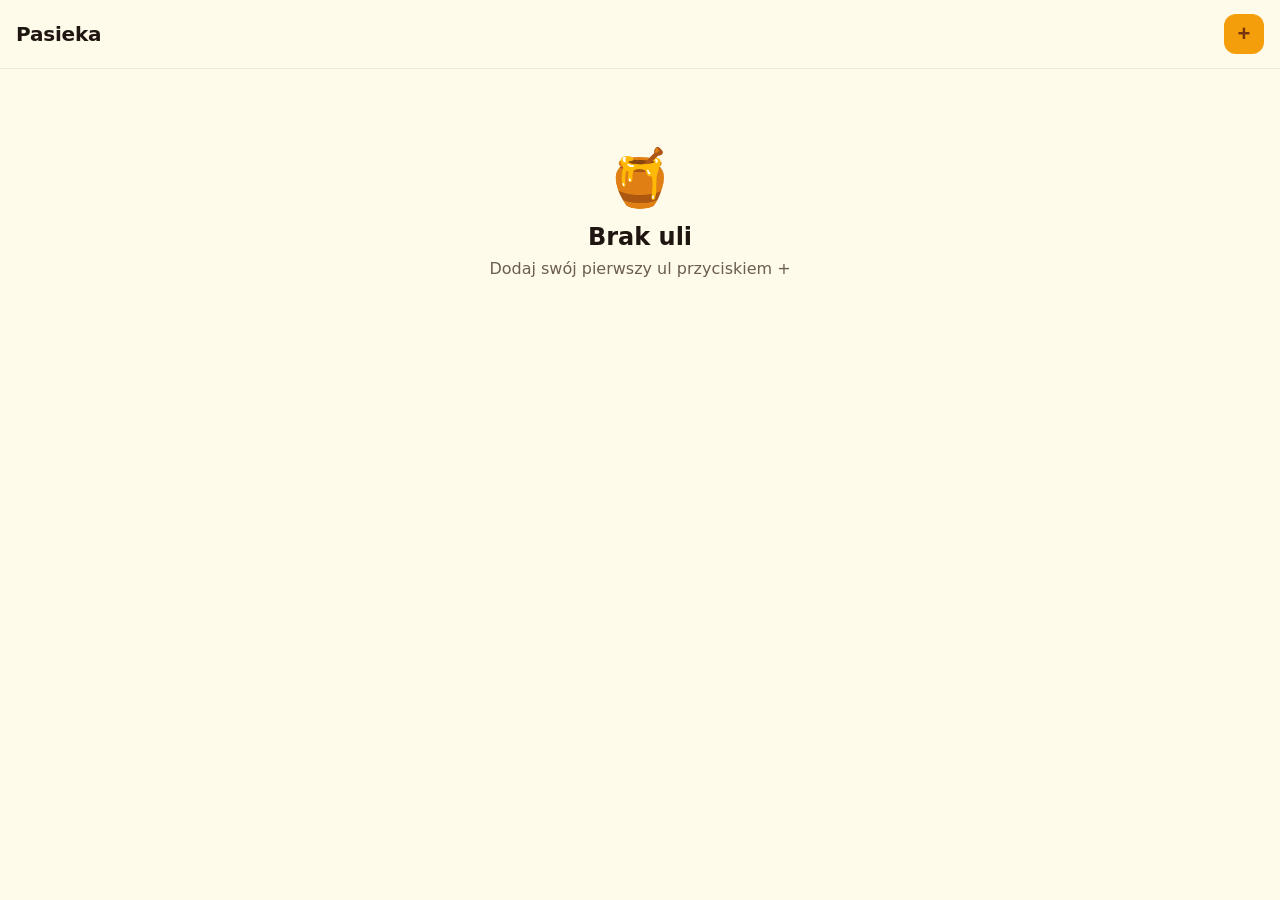
==== index.html @ 2d374064 "Dodaj Dziennik Pasieki - mobilna aplikacja dla pszczelarza Statyczna apka (HTML/CSS/JS) z localStora" ====
<!DOCTYPE html>
<html lang="pl">
<head>
<meta charset="UTF-8">
<meta name="viewport" content="width=device-width, initial-scale=1.0, viewport-fit=cover">
<meta name="theme-color" content="#f59e0b">
<title>Dziennik Pasieki</title>
<link rel="stylesheet" href="style.css">
</head>
<body>
<header class="topbar">
  <button id="backBtn" class="icon-btn hidden" aria-label="Wróć">←</button>
  <h1 id="title">Pasieka</h1>
  <button id="addBtn" class="icon-btn primary" aria-label="Dodaj">+</button>
</header>

<main id="app"></main>

<template id="hiveCardTpl">
  <article class="card hive-card">
    <div class="card-main">
      <div class="card-emoji">🐝</div>
      <div class="card-body">
        <h3 class="card-title"></h3>
        <p class="card-sub"></p>
      </div>
      <div class="card-meta"></div>
    </div>
  </article>
</template>

<template id="emptyTpl">
  <div class="empty">
    <div class="empty-emoji">🍯</div>
    <h2></h2>
    <p></p>
  </div>
</template>

<dialog id="modal">
  <form id="modalForm" method="dialog">
    <h2 id="modalTitle"></h2>
    <div id="modalFields"></div>
    <div class="modal-actions">
      <button type="button" id="modalCancel" class="btn ghost">Anuluj</button>
      <button type="submit" class="btn primary">Zapisz</button>
    </div>
  </form>
</dialog>

<script src="app.js"></script>
</body>
</html>
---- style.css ----
:root {
  --bg: #fffbeb;
  --bg-elev: #ffffff;
  --ink: #1f1611;
  --ink-soft: #6b5d4f;
  --accent: #f59e0b;
  --accent-ink: #78350f;
  --accent-soft: #fef3c7;
  --border: #f3e8d2;
  --danger: #dc2626;
  --good: #16a34a;
  --warn: #ea580c;
  --shadow: 0 1px 2px rgba(120, 53, 15, 0.06), 0 4px 12px rgba(120, 53, 15, 0.05);
}

@media (prefers-color-scheme: dark) {
  :root {
    --bg: #1a1410;
    --bg-elev: #251c15;
    --ink: #f5ede0;
    --ink-soft: #b8a88f;
    --accent: #fbbf24;
    --accent-ink: #fde68a;
    --accent-soft: #3a2a14;
    --border: #3a2d1f;
    --shadow: 0 1px 2px rgba(0,0,0,.3), 0 4px 12px rgba(0,0,0,.25);
  }
}

* { box-sizing: border-box; }
html, body { margin: 0; padding: 0; }
body {
  font-family: -apple-system, BlinkMacSystemFont, "Segoe UI", system-ui, sans-serif;
  background: var(--bg);
  color: var(--ink);
  min-height: 100vh;
  min-height: 100dvh;
  -webkit-font-smoothing: antialiased;
  padding-bottom: env(safe-area-inset-bottom);
}

.topbar {
  position: sticky;
  top: 0;
  z-index: 10;
  display: flex;
  align-items: center;
  gap: 12px;
  padding: 14px 16px;
  padding-top: calc(14px + env(safe-area-inset-top));
  background: var(--bg);
  border-bottom: 1px solid var(--border);
}
.topbar h1 {
  flex: 1;
  margin: 0;
  font-size: 20px;
  font-weight: 700;
  letter-spacing: -0.01em;
}

.icon-btn {
  width: 40px;
  height: 40px;
  border-radius: 12px;
  border: 1px solid var(--border);
  background: var(--bg-elev);
  color: var(--ink);
  font-size: 22px;
  font-weight: 600;
  cursor: pointer;
  display: grid;
  place-items: center;
  transition: transform .1s, background .15s;
}
.icon-btn:active { transform: scale(0.94); }
.icon-btn.primary {
  background: var(--accent);
  color: var(--accent-ink);
  border-color: transparent;
}
.icon-btn.hidden { display: none; }

#app {
  max-width: 720px;
  margin: 0 auto;
  padding: 16px;
  display: flex;
  flex-direction: column;
  gap: 12px;
}

.card {
  background: var(--bg-elev);
  border: 1px solid var(--border);
  border-radius: 16px;
  padding: 16px;
  box-shadow: var(--shadow);
  cursor: pointer;
  transition: transform .1s;
}
.card:active { transform: scale(0.99); }

.card-main {
  display: flex;
  align-items: center;
  gap: 14px;
}
.card-emoji {
  font-size: 32px;
  width: 52px;
  height: 52px;
  background: var(--accent-soft);
  border-radius: 14px;
  display: grid;
  place-items: center;
  flex-shrink: 0;
}
.card-body { flex: 1; min-width: 0; }
.card-title {
  margin: 0 0 4px;
  font-size: 17px;
  font-weight: 600;
}
.card-sub {
  margin: 0;
  color: var(--ink-soft);
  font-size: 14px;
  white-space: nowrap;
  overflow: hidden;
  text-overflow: ellipsis;
}
.card-meta {
  font-size: 13px;
  color: var(--ink-soft);
  text-align: right;
  flex-shrink: 0;
}
.card-meta strong {
  display: block;
  color: var(--ink);
  font-size: 18px;
}

.empty {
  text-align: center;
  padding: 60px 20px;
  color: var(--ink-soft);
}
.empty-emoji { font-size: 56px; margin-bottom: 12px; }
.empty h2 { margin: 0 0 8px; color: var(--ink); }
.empty p { margin: 0; }

.section-title {
  font-size: 13px;
  text-transform: uppercase;
  letter-spacing: 0.05em;
  color: var(--ink-soft);
  margin: 8px 4px 0;
  font-weight: 600;
}

.detail-header {
  background: var(--accent-soft);
  border-radius: 20px;
  padding: 24px 20px;
  text-align: center;
}
.detail-header .emoji { font-size: 48px; }
.detail-header h2 {
  margin: 8px 0 4px;
  font-size: 24px;
  letter-spacing: -0.01em;
}
.detail-header p {
  margin: 0;
  color: var(--ink-soft);
}

.stats {
  display: grid;
  grid-template-columns: repeat(3, 1fr);
  gap: 8px;
}
.stat {
  background: var(--bg-elev);
  border: 1px solid var(--border);
  border-radius: 14px;
  padding: 12px;
  text-align: center;
}
.stat-val {
  font-size: 22px;
  font-weight: 700;
  color: var(--accent);
}
.stat-lbl {
  font-size: 11px;
  text-transform: uppercase;
  letter-spacing: 0.05em;
  color: var(--ink-soft);
  margin-top: 2px;
}

.inspection {
  background: var(--bg-elev);
  border: 1px solid var(--border);
  border-radius: 14px;
  padding: 14px;
  display: flex;
  gap: 12px;
}
.insp-date {
  text-align: center;
  width: 48px;
  flex-shrink: 0;
  background: var(--accent-soft);
  border-radius: 10px;
  padding: 6px 0;
}
.insp-date .day {
  font-size: 20px;
  font-weight: 700;
  color: var(--accent-ink);
  line-height: 1;
}
.insp-date .month {
  font-size: 10px;
  text-transform: uppercase;
  color: var(--accent-ink);
  margin-top: 2px;
}
.insp-body { flex: 1; min-width: 0; }
.insp-tags {
  display: flex;
  flex-wrap: wrap;
  gap: 6px;
  margin-bottom: 6px;
}
.tag {
  font-size: 12px;
  padding: 3px 8px;
  border-radius: 999px;
  background: var(--accent-soft);
  color: var(--accent-ink);
  font-weight: 500;
}
.tag.good { background: #dcfce7; color: #166534; }
.tag.warn { background: #fed7aa; color: #9a3412; }
.tag.bad { background: #fee2e2; color: #991b1b; }
@media (prefers-color-scheme: dark) {
  .tag.good { background: #14532d; color: #bbf7d0; }
  .tag.warn { background: #7c2d12; color: #fed7aa; }
  .tag.bad { background: #7f1d1d; color: #fecaca; }
}
.insp-notes {
  margin: 0;
  font-size: 14px;
  color: var(--ink-soft);
  line-height: 1.4;
}

.btn {
  border: none;
  border-radius: 12px;
  padding: 12px 18px;
  font-size: 15px;
  font-weight: 600;
  cursor: pointer;
  font-family: inherit;
}
.btn.primary { background: var(--accent); color: var(--accent-ink); }
.btn.ghost { background: transparent; color: var(--ink-soft); }
.btn.danger { background: transparent; color: var(--danger); }
.btn-row {
  display: flex;
  gap: 8px;
  margin-top: 4px;
}
.btn-row .btn { flex: 1; }

dialog {
  border: none;
  border-radius: 20px;
  padding: 0;
  max-width: 92vw;
  width: 420px;
  background: var(--bg-elev);
  color: var(--ink);
  box-shadow: 0 20px 50px rgba(0,0,0,.25);
}
dialog::backdrop { background: rgba(0,0,0,.4); backdrop-filter: blur(4px); }
#modalForm { padding: 20px; }
#modalForm h2 { margin: 0 0 16px; font-size: 20px; }
#modalFields {
  display: flex;
  flex-direction: column;
  gap: 12px;
  margin-bottom: 16px;
}
.field { display: flex; flex-direction: column; gap: 6px; }
.field label {
  font-size: 13px;
  font-weight: 600;
  color: var(--ink-soft);
}
.field input, .field select, .field textarea {
  border: 1px solid var(--border);
  background: var(--bg);
  color: var(--ink);
  border-radius: 10px;
  padding: 11px 12px;
  font-size: 16px;
  font-family: inherit;
  width: 100%;
}
.field textarea { min-height: 70px; resize: vertical; }
.field input:focus, .field select:focus, .field textarea:focus {
  outline: 2px solid var(--accent);
  outline-offset: -1px;
}
.field-row {
  display: grid;
  grid-template-columns: 1fr 1fr;
  gap: 10px;
}
.checkrow {
  display: flex;
  align-items: center;
  gap: 10px;
  padding: 10px 0;
}
.checkrow input { width: 20px; height: 20px; }
.checkrow label { font-size: 15px; font-weight: 500; color: var(--ink); }
.modal-actions {
  display: flex;
  gap: 8px;
  justify-content: flex-end;
}

.fab-spacer { height: 20px; }
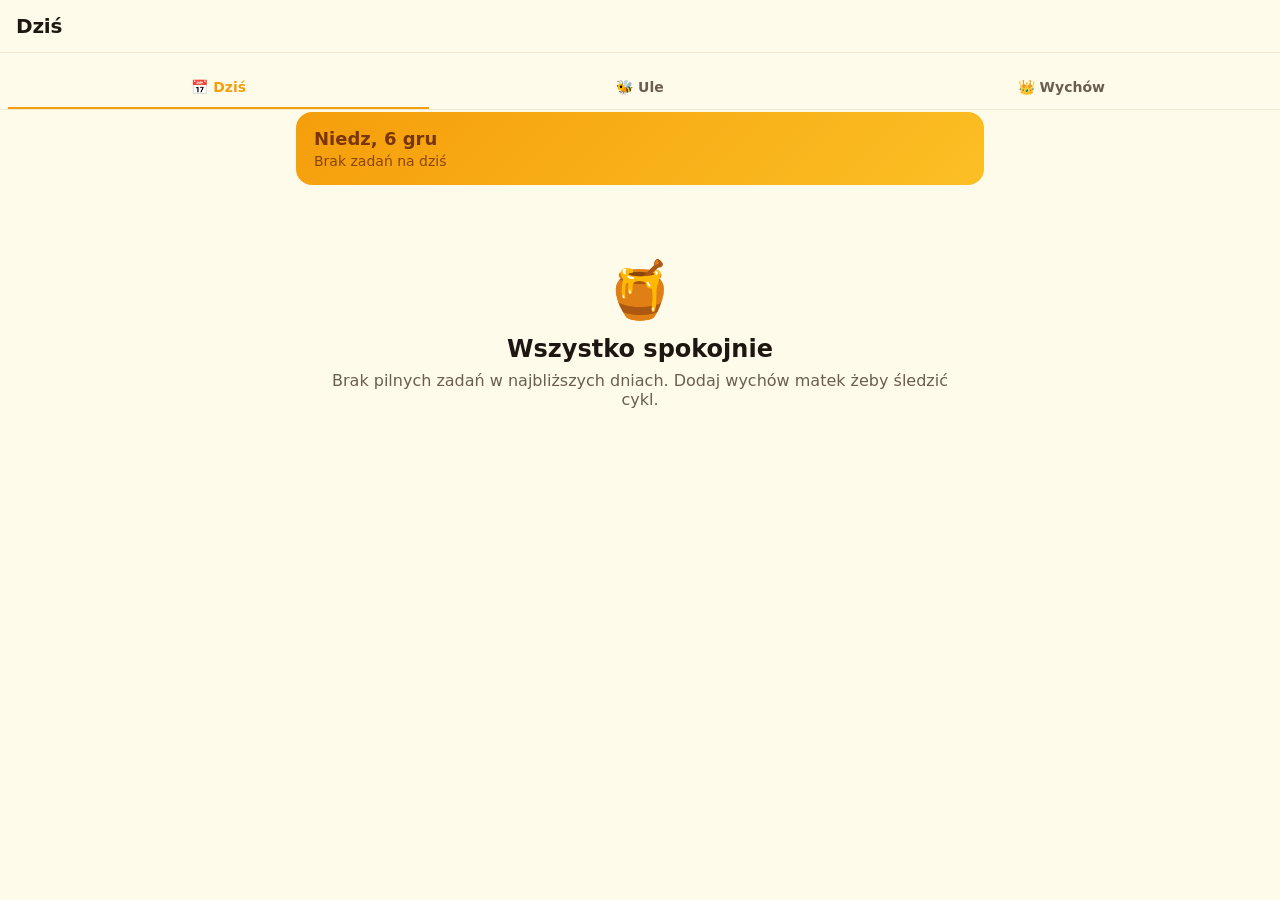
==== commit cb5207fd: "Dodaj kalendarz wychowu matek pszczelich Trzy zakładki: Dziś (zadania na dziś/jutro/zaległe ze wszys" ====
--- a/index.html
+++ b/index.html
@@ -4,15 +4,21 @@
 <meta charset="UTF-8">
 <meta name="viewport" content="width=device-width, initial-scale=1.0, viewport-fit=cover">
 <meta name="theme-color" content="#f59e0b">
-<title>Dziennik Pasieki</title>
+<title>Pasieka</title>
 <link rel="stylesheet" href="style.css">
 </head>
 <body>
 <header class="topbar">
   <button id="backBtn" class="icon-btn hidden" aria-label="Wróć">←</button>
   <h1 id="title">Pasieka</h1>
-  <button id="addBtn" class="icon-btn primary" aria-label="Dodaj">+</button>
+  <button id="addBtn" class="icon-btn primary hidden" aria-label="Dodaj">+</button>
 </header>
+
+<nav id="tabs" class="tabs">
+  <button class="tab" data-tab="today">📅 Dziś</button>
+  <button class="tab" data-tab="hives">🐝 Ule</button>
+  <button class="tab" data-tab="rearing">👑 Wychów</button>
+</nav>
 
 <main id="app"></main>
 
--- a/style.css
+++ b/style.css
@@ -79,7 +79,35 @@
   color: var(--accent-ink);
   border-color: transparent;
 }
-.icon-btn.hidden { display: none; }
+.icon-btn.hidden { display: none !important; }
+
+.tabs {
+  position: sticky;
+  top: 67px;
+  z-index: 9;
+  display: flex;
+  background: var(--bg);
+  border-bottom: 1px solid var(--border);
+  padding: 0 8px;
+}
+.tabs.hidden { display: none; }
+.tab {
+  flex: 1;
+  background: transparent;
+  border: none;
+  color: var(--ink-soft);
+  padding: 12px 6px;
+  font-size: 14px;
+  font-weight: 600;
+  font-family: inherit;
+  cursor: pointer;
+  border-bottom: 2px solid transparent;
+  transition: color .15s, border-color .15s;
+}
+.tab.active {
+  color: var(--accent);
+  border-bottom-color: var(--accent);
+}
 
 #app {
   max-width: 720px;
@@ -156,7 +184,7 @@
   text-transform: uppercase;
   letter-spacing: 0.05em;
   color: var(--ink-soft);
-  margin: 8px 4px 0;
+  margin: 12px 4px 0;
   font-weight: 600;
 }
 
@@ -338,4 +366,116 @@
   justify-content: flex-end;
 }
 
-.fab-spacer { height: 20px; }
+/* Wychów matek - timeline */
+.task {
+  background: var(--bg-elev);
+  border: 1px solid var(--border);
+  border-radius: 14px;
+  padding: 14px;
+  display: flex;
+  gap: 12px;
+  align-items: flex-start;
+  cursor: pointer;
+  transition: transform .1s, opacity .15s;
+}
+.task:active { transform: scale(0.99); }
+.task.done { opacity: 0.55; }
+.task.done .task-title { text-decoration: line-through; }
+.task.today { border-color: var(--accent); border-width: 2px; box-shadow: 0 0 0 4px var(--accent-soft); }
+.task.overdue { border-color: var(--danger); }
+.task.future { opacity: 0.7; }
+
+.task-day {
+  text-align: center;
+  width: 56px;
+  flex-shrink: 0;
+  background: var(--accent-soft);
+  border-radius: 10px;
+  padding: 8px 0;
+}
+.task.critical .task-day { background: #fee2e2; }
+.task.critical .task-day .day-n { color: #991b1b; }
+.task.critical .task-day .day-d { color: #991b1b; }
+@media (prefers-color-scheme: dark) {
+  .task.critical .task-day { background: #7f1d1d; }
+  .task.critical .task-day .day-n { color: #fecaca; }
+  .task.critical .task-day .day-d { color: #fecaca; }
+}
+.day-n {
+  font-size: 22px;
+  font-weight: 700;
+  color: var(--accent-ink);
+  line-height: 1;
+}
+.day-d {
+  font-size: 10px;
+  text-transform: uppercase;
+  color: var(--accent-ink);
+  margin-top: 2px;
+  font-weight: 600;
+}
+.task-body { flex: 1; min-width: 0; }
+.task-icon { font-size: 18px; margin-right: 6px; }
+.task-title {
+  margin: 0 0 4px;
+  font-size: 15px;
+  font-weight: 600;
+}
+.task-meta {
+  font-size: 12px;
+  color: var(--ink-soft);
+  margin-bottom: 4px;
+}
+.task-desc {
+  margin: 0;
+  font-size: 13px;
+  color: var(--ink-soft);
+  line-height: 1.4;
+}
+.task-check {
+  width: 24px;
+  height: 24px;
+  border-radius: 50%;
+  border: 2px solid var(--border);
+  background: transparent;
+  flex-shrink: 0;
+  cursor: pointer;
+  display: grid;
+  place-items: center;
+  margin-top: 2px;
+  font-size: 14px;
+}
+.task.done .task-check {
+  background: var(--good);
+  border-color: var(--good);
+  color: white;
+}
+
+.today-banner {
+  background: linear-gradient(135deg, var(--accent), #fbbf24);
+  border-radius: 16px;
+  padding: 16px 18px;
+  color: var(--accent-ink);
+}
+.today-banner h2 {
+  margin: 0 0 4px;
+  font-size: 18px;
+}
+.today-banner p {
+  margin: 0;
+  font-size: 14px;
+  opacity: 0.85;
+}
+
+.rearing-card-progress {
+  margin-top: 10px;
+  height: 6px;
+  background: var(--border);
+  border-radius: 3px;
+  overflow: hidden;
+}
+.rearing-card-progress > div {
+  height: 100%;
+  background: var(--accent);
+  transition: width .3s;
+}
